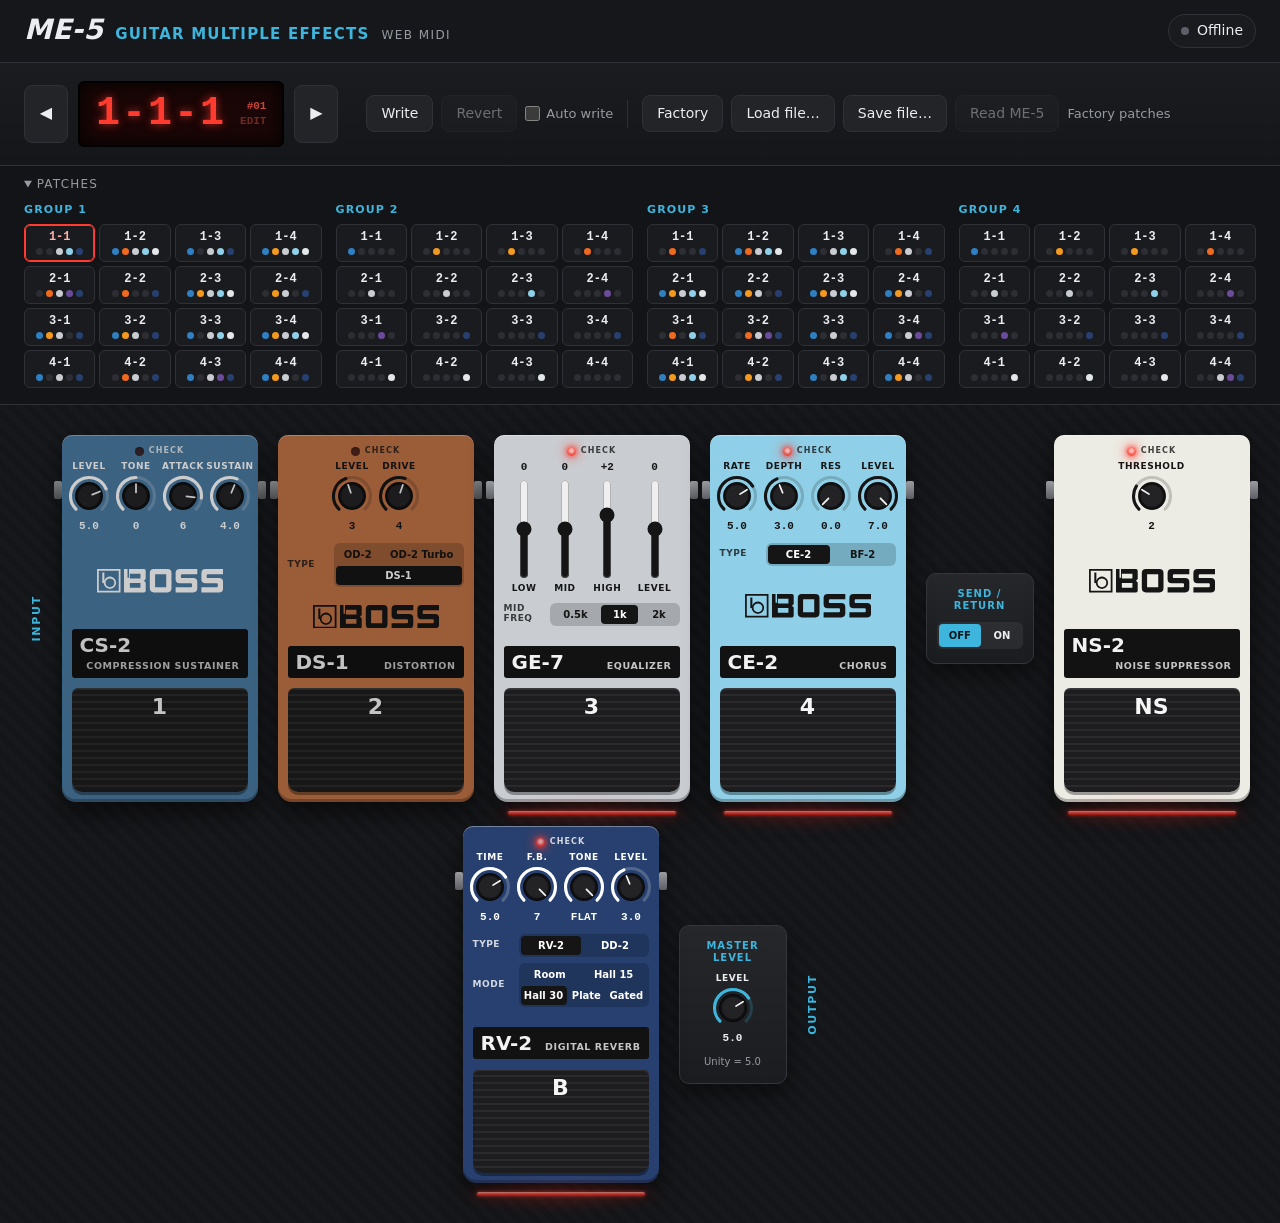
==== webmidi/index.html @ cf4fb0b9 "Add a Web MIDI build of the editor that runs without the backend webmidi/ is a pure-JS port: me5.js " ====
<!DOCTYPE html>
<html lang="en">
<head>
  <meta charset="utf-8">
  <meta name="viewport" content="width=device-width, initial-scale=1">
  <title>ME-5 Editor (Web MIDI)</title>
  <link rel="icon" href="me5.svg" type="image/svg+xml">
  <link rel="icon" href="me5.ico" sizes="any">
  <link rel="stylesheet" href="style.css">
</head>
<body>
  <header class="topbar">
    <div class="brand">
      <span class="brand-model">ME-5</span>
      <span class="brand-sub">Guitar Multiple Effects</span>
      <span class="brand-tag">Web MIDI</span>
    </div>
    <div class="topbar-right">
      <button id="conn-status" class="status" type="button">
        <span class="dot"></span><span id="conn-text">Offline</span>
      </button>
    </div>
  </header>

  <section class="unit">
    <div class="patch-nav">
      <button id="prev" class="nav-btn" type="button" aria-label="Previous patch">&#9664;</button>
      <div class="display" aria-live="polite">
        <span id="patch-label" class="display-digits">-·-·-</span>
        <span class="display-meta">
          <span id="patch-num">#--</span>
          <span id="edited" class="edited">EDIT</span>
        </span>
      </div>
      <button id="next" class="nav-btn" type="button" aria-label="Next patch">&#9654;</button>
    </div>

    <div class="actions">
      <button id="store" class="btn" type="button" title="Write the edited sound into the current patch">Write</button>
      <button id="revert" class="btn" type="button" title="Throw away edits to this patch">Revert</button>
      <label class="toggle" title="Write edits into the current patch automatically, 5 s after the last change">
        <input id="auto-write" type="checkbox"> Auto write
      </label>
      <span class="sep"></span>
      <button id="lib-factory" class="btn" type="button">Factory</button>
      <button id="lib-load" class="btn" type="button">Load file…</button>
      <button id="lib-save" class="btn" type="button">Save file…</button>
      <input id="file-input" type="file" accept=".syx,application/octet-stream" hidden>
      <button id="lib-read" class="btn" type="button" title="Read all 64 patches from the ME-5">Read ME-5</button>
      <button id="lib-repair" class="btn warn" type="button" hidden
        title="Write the factory sound into every patch that held invalid data on the ME-5">Repair</button>
      <span id="source" class="source"></span>
    </div>
  </section>

  <details class="patch-map" open>
    <summary>Patches</summary>
    <div id="patch-map" class="pm-groups"></div>
  </details>

  <main class="board">
    <div id="chain" class="chain"></div>
  </main>

  <dialog id="conn-dialog">
    <form method="dialog">
      <h2>MIDI connection</h2>
      <p class="hint">The browser talks to the MIDI interface directly (Web MIDI) - allow MIDI / SysEx access when it
        asks. Auto-detect sends an identity request on every port and MIDI channel; the ME-5 must be in Play mode.
        Picking ports by hand works for patch changes even when SysEx replies don't come back - set the channel to
        the ME-5's.</p>
      <label class="field">Output (to ME-5)<select id="port-out"></select></label>
      <label class="field">Input (from ME-5)<select id="port-in"></select></label>
      <label class="field">ME-5 MIDI channel<select id="port-channel"></select></label>
      <p id="conn-msg" class="hint"></p>
      <div class="dialog-actions">
        <button id="conn-disconnect" class="btn" type="button">Go offline</button>
        <button id="conn-detect" class="btn" type="button">Auto-detect</button>
        <button id="conn-use" class="btn primary" type="button">Use these ports</button>
        <button class="btn" value="cancel">Close</button>
      </div>
    </form>
  </dialog>

  <dialog id="file-dialog">
    <form method="dialog">
      <h2>Save patches to file</h2>
      <p class="hint">All 64 patches as a .syx dump - the browser downloads it.</p>
      <label class="field">File name<input id="file-name" type="text" autocomplete="off"
          spellcheck="false"></label>
      <div class="dialog-actions">
        <button class="btn" value="cancel">Cancel</button>
        <button id="file-ok" class="btn primary" type="button">Save</button>
      </div>
    </form>
  </dialog>

  <div id="toast" class="toast" role="status"></div>

  <script src="factory.js"></script>
  <script src="me5.js"></script>
  <script src="midi.js"></script>
  <script src="app.js"></script>
</body>
</html>
---- webmidi/style.css ----
/* ME-5 editor - black panel + light-blue legend like the unit itself,
   each effect block dressed as the compact pedal it models. */

:root {
  --bg: #0f1012;
  --panel: #1a1b1e;
  --panel-2: #232428;
  --line: #2f3136;
  --text: #ecedf0;
  --muted: #979aa2;
  --accent: #3db5dc;      /* the blue "GUITAR MULTIPLE EFFECTS" print */
  --led: #ff3b2f;
  --led-hot: #ffb4ab;     /* bright core of a lit LED */
  --led-deep: #c8160d;
  --led-glow: 0 0 4px 1px rgba(255, 59, 47, .9), 0 0 12px 3px rgba(255, 59, 47, .55);
  --ok: #3ecf6b;
  --warn: #f0b429;
  color-scheme: dark;
}

* { box-sizing: border-box; }

body {
  margin: 0;
  min-height: 100vh;
  background: var(--bg);
  color: var(--text);
  font: 14px/1.4 system-ui, "Segoe UI", sans-serif;
}

button { font: inherit; color: inherit; }
[hidden] { display: none !important; }

/* ------------------------------------------------------------ top bar */

.topbar {
  display: flex;
  align-items: center;
  justify-content: space-between;
  gap: 16px;
  padding: 14px 24px;
  background: #16171a;
  border-bottom: 1px solid var(--line);
}

.brand { display: flex; align-items: baseline; gap: 12px; flex-wrap: wrap; }
.brand-model { font: italic 800 28px/1 system-ui, sans-serif; letter-spacing: .01em; }
.brand-sub { color: var(--accent); font-weight: 700; font-size: 15px; letter-spacing: .08em; text-transform: uppercase; }
.brand-tag { color: var(--muted); font-size: 12px; text-transform: uppercase; letter-spacing: .12em; }

.topbar-right { display: flex; align-items: center; gap: 18px; min-width: 0; }
.doc-links { display: flex; gap: 14px; }
.doc-links a { color: var(--muted); font-size: 13px; letter-spacing: .06em; text-decoration: none; }
.doc-links a:hover, .doc-links a:focus-visible { color: var(--accent); }

.status {
  display: inline-flex;
  align-items: center;
  gap: 8px;
  max-width: 50vw;
  padding: 6px 12px;
  border: 1px solid var(--line);
  border-radius: 999px;
  background: var(--panel);
  cursor: pointer;
  white-space: nowrap;
  overflow: hidden;
  text-overflow: ellipsis;
}
.status .dot { flex: none; width: 8px; height: 8px; border-radius: 50%; background: #5d6068; }
.status.online .dot { background: var(--ok); box-shadow: 0 0 8px var(--ok); }

/* ------------------------------------------------------------ patch display + actions */

.unit {
  display: flex;
  flex-wrap: wrap;
  align-items: center;
  gap: 16px 28px;
  padding: 18px 24px;
  background: linear-gradient(#1b1c1f, #151619);
  border-bottom: 1px solid var(--line);
}

.patch-nav { display: flex; align-items: center; gap: 10px; }

.nav-btn {
  width: 44px;
  height: 58px;
  border: 1px solid var(--line);
  border-radius: 8px;
  background: var(--panel-2);
  cursor: pointer;
  font-size: 16px;
}
.nav-btn:hover { border-color: #4a4d55; }

.display {
  display: flex;
  align-items: center;
  justify-content: space-between;
  gap: 14px;
  min-width: 200px;
  height: 66px;
  padding: 0 16px;
  background: #1a0606;
  border: 2px solid #000;
  border-radius: 6px;
  box-shadow: inset 0 0 18px rgba(0, 0, 0, .9);
}
.display-digits {
  font: 700 40px/1 Consolas, "Courier New", monospace;
  letter-spacing: .05em;
  color: var(--led);
  text-shadow: 0 0 8px rgba(255, 59, 47, .7);
}
.display-meta {
  display: flex;
  flex-direction: column;
  align-items: flex-end;
  font: 700 11px/1.35 Consolas, monospace;
  color: #6e2a24;
}
.display-meta #patch-num { color: #c8463b; }
.edited.on { color: var(--led); text-shadow: 0 0 6px rgba(255, 59, 47, .7); }

.actions { display: flex; flex-wrap: wrap; align-items: center; gap: 8px; }
.sep { width: 1px; height: 28px; margin: 0 6px; background: var(--line); }
.source { color: var(--muted); font-size: 13px; }

.btn {
  padding: 8px 14px;
  border: 1px solid var(--line);
  border-radius: 8px;
  background: var(--panel-2);
  cursor: pointer;
}
.btn:hover:not(:disabled) { border-color: #4a4d55; }
.btn.primary { background: var(--accent); border-color: var(--accent); color: #07161c; font-weight: 700; }
.btn:disabled { opacity: .4; cursor: not-allowed; }
.btn.warn { border-color: var(--warn); color: var(--warn); }

/* Auto write countdown: a bar fills the bottom of the Write button; the write happens when it is full. */
#store { position: relative; overflow: hidden; }
#store.pending::after {
  content: '';
  position: absolute;
  left: 0;
  bottom: 0;
  width: 100%;
  height: 3px;
  background: var(--led);
  transform-origin: left;
  animation: auto-write 5s linear forwards;
}
@keyframes auto-write { from { transform: scaleX(0); } to { transform: scaleX(1); } }

.toggle { display: inline-flex; align-items: center; gap: 6px; color: var(--muted); font-size: 13px; cursor: pointer; user-select: none; }
.toggle input { width: 15px; height: 15px; margin: 0; accent-color: var(--accent); cursor: pointer; }
.toggle:has(input:checked) { color: var(--text); }
.btn:focus-visible, .nav-btn:focus-visible, .status:focus-visible { outline: 2px solid var(--accent); outline-offset: 2px; }

/* ------------------------------------------------------------ patch map */

.patch-map { padding: 0 24px; border-bottom: 1px solid var(--line); background: #131417; }
.patch-map summary {
  padding: 10px 0;
  color: var(--muted);
  cursor: pointer;
  font-size: 12px;
  text-transform: uppercase;
  letter-spacing: .1em;
}
.pm-groups {
  display: grid;
  grid-template-columns: repeat(auto-fit, minmax(220px, 1fr));
  gap: 14px;
  padding-bottom: 16px;
}
.pm-group h3 {
  margin: 0 0 6px;
  color: var(--accent);
  font-size: 11px;
  text-transform: uppercase;
  letter-spacing: .1em;
}
.pm-grid { display: grid; grid-template-columns: repeat(4, 1fr); gap: 4px; }
.pm-cell {
  display: flex;
  flex-direction: column;
  align-items: center;
  gap: 5px;
  padding: 6px 2px;
  border: 1px solid var(--line);
  border-radius: 6px;
  background: var(--panel);
  cursor: pointer;
  font: 600 12px/1 Consolas, monospace;
}
.pm-cell:hover { border-color: #4a4d55; }
.pm-cell.current { border-color: var(--led); box-shadow: inset 0 0 0 1px var(--led); color: #ffb0a9; }
/* Held garbage on the ME-5 - showing the factory sound until written back. */
.pm-cell.invalid { border-style: dashed; border-color: var(--warn); }
.pm-cell.invalid > span:first-child { color: var(--warn); }
.pm-cell.invalid.current { border-color: var(--led); }
.pm-dots { display: flex; gap: 3px; }
.pm-dot { width: 7px; height: 7px; border-radius: 50%; background: #2c2e33; }

/* ------------------------------------------------------------ pedalboard */

.board {
  padding: 30px 16px 40px;
  background: repeating-linear-gradient(45deg, #17181b 0 6px, #141518 6px 12px);
}

.chain {
  display: flex;
  flex-wrap: wrap;
  justify-content: center;
  align-items: stretch;
  gap: 24px 20px;
}

.jack-label {
  align-self: center;
  color: var(--accent);
  font: 700 11px/1 system-ui;
  letter-spacing: .16em;
  writing-mode: vertical-rl;
  transform: rotate(180deg);
}

.fatal { max-width: 560px; margin: 40px auto; color: var(--muted); text-align: center; }

.pedal {
  --body: #ccc;
  --ink: #111;
  position: relative;
  display: flex;
  flex-direction: column;
  gap: 10px;
  width: 196px;
  padding: 12px 10px 10px;
  background: var(--body);
  color: var(--ink);
  border-radius: 10px 10px 14px 14px;
  box-shadow:
    inset 0 1px 0 rgba(255, 255, 255, .35),
    inset 0 -3px 0 rgba(0, 0, 0, .25),
    0 12px 24px rgba(0, 0, 0, .55);
  transition: filter .15s;
}
/* input/output jacks on the sides */
.pedal::before, .pedal::after {
  content: "";
  position: absolute;
  top: 46px;
  width: 8px;
  height: 18px;
  background: linear-gradient(#9a9ca1, #5c5e63);
  border-radius: 2px;
}
.pedal::before { left: -8px; }
.pedal::after { right: -8px; }
.pedal.off { filter: saturate(.6) brightness(.8); }

.pedal-top { display: flex; flex-direction: column; align-items: center; gap: 6px; }

.check {
  display: flex;
  align-items: center;
  gap: 5px;
  font: 700 8px/1 system-ui;
  letter-spacing: .14em;
  opacity: .8;
}
.led {
  width: 9px;
  height: 9px;
  border-radius: 50%;
  background: #4a0d0a;
  box-shadow: inset 0 1px 2px rgba(0, 0, 0, .6);
}
.led.on {
  background: radial-gradient(circle at 50% 40%, var(--led-hot) 0 18%, var(--led) 55%, var(--led-deep));
  box-shadow: var(--led-glow);
}

/* knobs */
.knobs { display: flex; justify-content: center; gap: 4px; width: 100%; }
.knob-wrap { display: flex; flex-direction: column; align-items: center; gap: 3px; width: 43px; }
.knob-label { font: 700 9px/1 system-ui; letter-spacing: .06em; text-transform: uppercase; white-space: nowrap; }
.knob {
  width: 44px;
  height: 44px;
  border-radius: 50%;
  cursor: ns-resize;
  touch-action: none;
  outline: none;
}
.knob:focus-visible { box-shadow: 0 0 0 2px var(--ink); }
.knob svg { display: block; width: 100%; height: 100%; }
.knob-track { fill: none; stroke: color-mix(in srgb, var(--ink) 20%, transparent); stroke-width: 7; stroke-linecap: round; }
.knob-fill { fill: none; stroke: var(--ink); stroke-width: 7; stroke-linecap: round; }
.knob-cap { fill: #111113; stroke: #000; stroke-width: 1.5; }
.knob-cap-top { fill: #232326; }
.knob-pointer { stroke: #f4f4f4; stroke-width: 4; stroke-linecap: round; }
.knob.dragging .knob-cap-top { fill: #2f2f33; }
.knob-value { min-height: 12px; font: 600 11px/1 Consolas, monospace; white-space: nowrap; }

/* EQ faders */
.faders { display: flex; justify-content: space-around; width: 100%; }
.fader-wrap { display: flex; flex-direction: column; align-items: center; gap: 5px; }
.fader-wrap input {
  width: 24px;
  height: 100px;
  margin: 0;
  writing-mode: vertical-lr;
  direction: rtl;
  accent-color: #151515;
  cursor: pointer;
}

/* mode switches */
.switches { display: flex; flex-direction: column; gap: 6px; }
.switch-row { display: flex; align-items: center; gap: 6px; }
.switch-caption {
  flex: none;
  width: 40px;
  font: 700 9px/1.1 system-ui;
  letter-spacing: .06em;
  text-transform: uppercase;
  opacity: .8;
}
.seg {
  display: flex;
  flex: 1;
  flex-wrap: wrap;
  gap: 2px;
  padding: 2px;
  background: rgba(0, 0, 0, .18);
  border-radius: 6px;
}
.seg button {
  flex: 1 0 auto;
  padding: 4px 3px;
  border: 0;
  border-radius: 4px;
  background: transparent;
  color: var(--ink);
  font: 700 10px/1.1 system-ui;
  white-space: nowrap;
  cursor: pointer;
}
.seg button:hover { background: rgba(0, 0, 0, .12); }
.seg button[aria-pressed="true"] { background: #151515; color: #fff; }
.seg button:focus-visible { outline: 2px solid var(--ink); outline-offset: 1px; }

/* name plate + footswitch */
.brand-space {
  display: flex;
  flex: 1;
  align-items: center;
  justify-content: center;
  min-height: 0;
  overflow: hidden;
  container-type: size;
}
.brand-logo {
  display: block;
  /* logo is 5.4:1 - shrink to ~75% of the free height before giving up */
  width: min(72%, 150px, 400cqh);
  color: var(--ink);
}
@container (max-height: 22px) {
  .brand-logo { display: none; }
}

.plate {
  display: flex;
  flex-wrap: wrap;
  align-items: baseline;
  justify-content: space-between;
  gap: 6px;
  padding: 6px 8px;
  background: #121212;
  color: #f2f2f2;
  border-radius: 3px;
}
.plate-model { font: 800 20px/1 system-ui; white-space: nowrap; }
.plate-name { margin-left: auto; font: 600 9.5px/1.15 system-ui; letter-spacing: .06em; text-align: right; text-transform: uppercase; opacity: .8; }

.footswitch {
  position: relative;
  height: 104px;
  border: 0;
  border-radius: 6px 6px 10px 10px;
  background: repeating-linear-gradient(0deg, #1d1d1f 0 5px, #2a2a2d 5px 7px);
  box-shadow: inset 0 2px 0 rgba(255, 255, 255, .08), 0 3px 0 rgba(0, 0, 0, .35);
  cursor: pointer;
  transition: transform .06s;
}
.footswitch:active { transform: translateY(2px); box-shadow: none; }
.footswitch:focus-visible { outline: 2px solid var(--ink); outline-offset: 2px; }
.slot {
  position: absolute;
  top: 8px;
  left: 50%;
  transform: translateX(-50%);
  color: #f5f5f5;
  font: 800 22px/1 system-ui;
}

/* red bar under an active pedal - easier to spot than the CHECK LED */
.on-bar {
  position: absolute;
  left: 14px;
  right: 14px;
  bottom: -13px;
  height: 4px;
  border-radius: 2px;
  /* same lit look as the CHECK LED: hot core, red body */
  background: linear-gradient(var(--led-hot), var(--led) 55%, var(--led-deep));
  box-shadow: 0 0 3px 1px rgba(255, 59, 47, .5), 0 0 14px 3px rgba(255, 59, 47, .18);
  opacity: 0;
  transition: opacity .15s;
}
/* light spilling onto the board around the bar */
.on-bar::before {
  content: "";
  position: absolute;
  inset: -18px -28px;
  background: radial-gradient(ellipse at center, rgba(255, 59, 47, .2), rgba(255, 59, 47, 0) 70%);
  filter: blur(4px);
  pointer-events: none;
}
.pedal:not(.off) .on-bar { opacity: .7; }

/* ME-5 panel modules in the chain (send/return, master) */
.module {
  display: flex;
  flex-direction: column;
  align-items: center;
  justify-content: center;
  gap: 10px;
  width: 108px;
  padding: 14px 10px;
  align-self: center;
  background: linear-gradient(#26272b, #1b1c1f);
  color: var(--text);
  border: 1px solid #34363c;
  border-radius: 10px;
  box-shadow: 0 10px 20px rgba(0, 0, 0, .45);
  --ink: var(--accent);
}
.module-title {
  color: var(--accent);
  font: 700 10px/1.2 system-ui;
  letter-spacing: .1em;
  text-align: center;
  text-transform: uppercase;
}
.module .seg { flex: none; width: 100%; background: rgba(255, 255, 255, .06); }
.module .seg button { color: var(--text); padding: 6px 3px; }
.module .seg button[aria-pressed="true"] { background: var(--accent); color: #07161c; }
.module-note { color: var(--muted); font-size: 10px; }

/* ------------------------------------------------------------ dialogs + toast */

dialog {
  width: min(460px, calc(100vw - 32px));
  padding: 20px;
  background: var(--panel);
  color: var(--text);
  border: 1px solid var(--line);
  border-radius: 12px;
}
dialog::backdrop { background: rgba(0, 0, 0, .6); }
dialog h2 { margin: 0 0 12px; font-size: 16px; }

.field { display: flex; flex-direction: column; gap: 4px; margin-bottom: 12px; color: var(--muted); font-size: 13px; }
select, input[type="text"] {
  padding: 8px;
  background: var(--panel-2);
  color: var(--text);
  border: 1px solid var(--line);
  border-radius: 6px;
  font: inherit;
}
.hint { color: var(--muted); font-size: 12px; }
.dialog-actions { display: flex; flex-wrap: wrap; justify-content: flex-end; gap: 8px; margin-top: 12px; }

.file-list {
  max-height: 240px;
  margin: 0 0 12px;
  padding: 0;
  overflow: auto;
  list-style: none;
  border: 1px solid var(--line);
  border-radius: 8px;
}
.file-list li.hint { padding: 10px; }
.file-list button {
  display: flex;
  justify-content: space-between;
  gap: 12px;
  width: 100%;
  padding: 8px 10px;
  border: 0;
  background: transparent;
  text-align: left;
  cursor: pointer;
}
.file-list button:hover { background: var(--panel-2); }

.toast {
  position: fixed;
  left: 50%;
  bottom: 20px;
  max-width: calc(100vw - 32px);
  padding: 10px 16px;
  background: #2a2c31;
  border: 1px solid #3a3d44;
  border-radius: 8px;
  opacity: 0;
  pointer-events: none;
  transform: translateX(-50%);
  transition: opacity .2s;
}
.toast.show { opacity: 1; }
.toast.error { background: #3a1d1d; border-color: #a33; }

@media (max-width: 640px) {
  .topbar, .unit { padding: 12px 16px; }
  .patch-map { padding: 0 16px; }
  .brand-sub, .brand-tag, .sep { display: none; }
  .jack-label { display: none; }
}
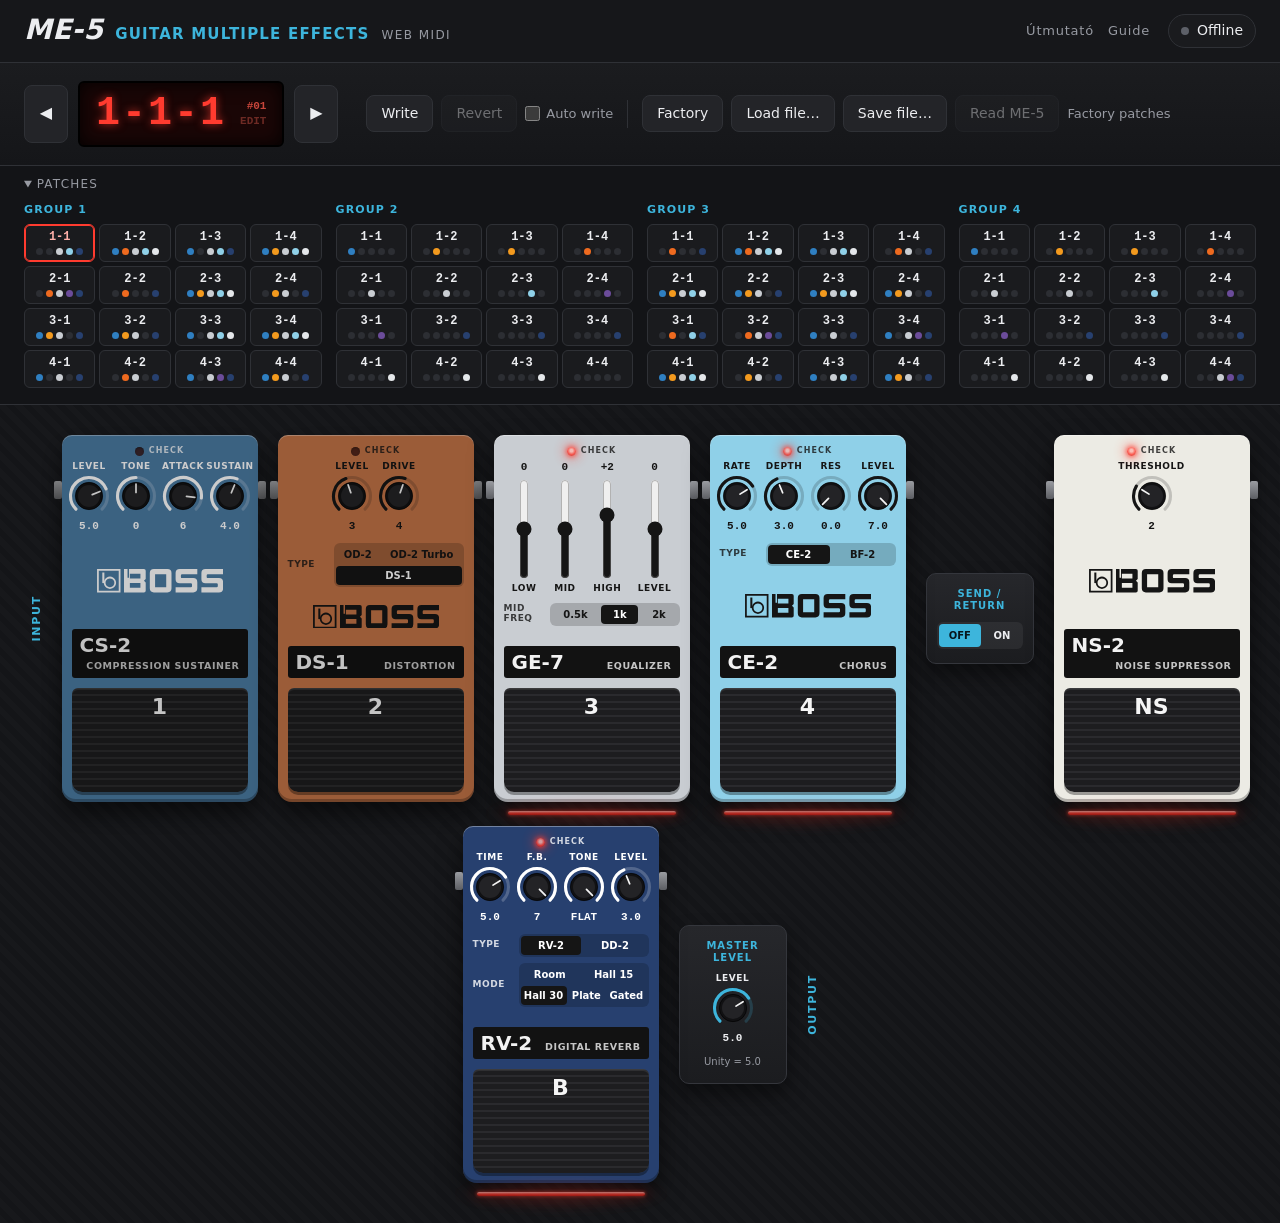
==== commit 7d3f65b7: "Add English and Hungarian user guides for the Web MIDI editor webmidi/utmutato.html and webmidi/guid" ====
--- a/webmidi/index.html
+++ b/webmidi/index.html
@@ -16,6 +16,10 @@
       <span class="brand-tag">Web MIDI</span>
     </div>
     <div class="topbar-right">
+      <nav class="doc-links">
+        <a href="utmutato.html">Útmutató</a>
+        <a href="guide.html">Guide</a>
+      </nav>
       <button id="conn-status" class="status" type="button">
         <span class="dot"></span><span id="conn-text">Offline</span>
       </button>
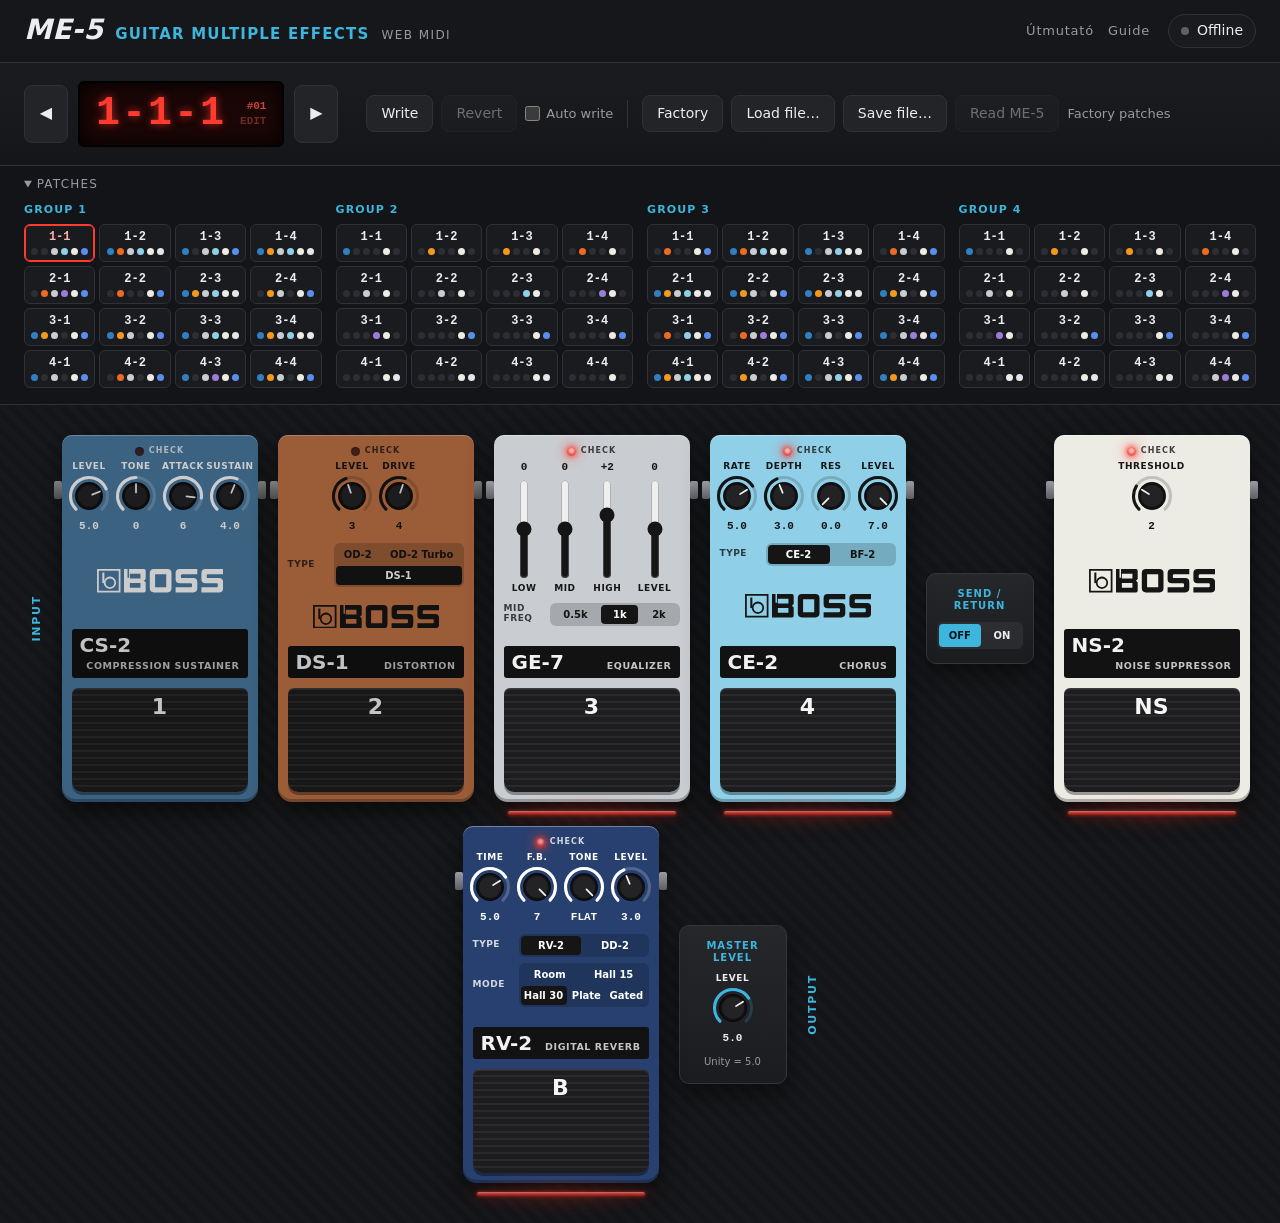
==== commit 482c99e1: "Add cookie-free GoatCounter visitor statistics to the Web MIDI editor Co-Authored-By: Claude <norepl" ====
--- a/webmidi/index.html
+++ b/webmidi/index.html
@@ -7,6 +7,8 @@
   <link rel="icon" href="me5.svg" type="image/svg+xml">
   <link rel="icon" href="me5.ico" sizes="any">
   <link rel="stylesheet" href="style.css">
+  <!-- Cookie-free visitor count (GoatCounter). Only the page path, referrer and screen size are sent. -->
+  <script data-goatcounter="https://me5-midi.goatcounter.com/count" async src="https://gc.zgo.at/count.js"></script>
 </head>
 <body>
   <header class="topbar">
@@ -53,6 +55,8 @@
       <button id="lib-read" class="btn" type="button" title="Read all 64 patches from the ME-5">Read ME-5</button>
       <button id="lib-repair" class="btn warn" type="button" hidden
         title="Write the factory sound into every patch that held invalid data on the ME-5">Repair</button>
+      <button id="lib-reset" class="btn danger-outline" type="button" hidden
+        title="Write all 64 factory patches into the ME-5">Factory reset ME-5</button>
       <span id="source" class="source"></span>
     </div>
   </section>
@@ -104,6 +108,7 @@
   <script src="factory.js"></script>
   <script src="me5.js"></script>
   <script src="midi.js"></script>
+  <script src="ask.js"></script>
   <script src="app.js"></script>
 </body>
 </html>
--- a/webmidi/style.css
+++ b/webmidi/style.css
@@ -536,3 +536,57 @@
   .brand-sub, .brand-tag, .sep { display: none; }
   .jack-label { display: none; }
 }
+
+/* ------------------------------------------------------------ confirm / alert boxes (ask.js) */
+
+.btn.danger { background: var(--led-deep); border-color: var(--led); color: #fff; font-weight: 700; }
+.btn.danger:hover:not(:disabled) { background: var(--led); border-color: var(--led); }
+
+dialog.ask {
+  width: min(400px, calc(100vw - 32px));
+  padding: 28px 24px 22px;
+  text-align: center;
+  animation: ask-in .22s cubic-bezier(.2, 1.4, .4, 1);
+}
+dialog.ask::backdrop { background: rgba(0, 0, 0, .6); backdrop-filter: blur(2px); animation: ask-fade .2s; }
+dialog.ask.ask-out { animation: ask-out .15s forwards; }
+dialog.ask.ask-out::backdrop { animation: ask-fade .15s reverse forwards; }
+@keyframes ask-in { from { opacity: 0; transform: scale(.85); } to { opacity: 1; transform: none; } }
+@keyframes ask-out { to { opacity: 0; transform: scale(.94); } }
+@keyframes ask-fade { from { opacity: 0; } }
+
+.ask-icon { --c: var(--warn); width: 72px; height: 72px; margin: 0 auto 14px; color: var(--c); }
+.ask-danger .ask-icon, .ask-error .ask-icon { --c: var(--led); }
+.ask-question .ask-icon { --c: var(--accent); }
+.ask-success .ask-icon { --c: var(--ok); }
+.ask-icon svg { width: 100%; height: 100%; overflow: visible; }
+.ask-ring { fill: color-mix(in srgb, var(--c) 12%, transparent); stroke: currentColor; stroke-width: 3; }
+.ask-stroke {
+  fill: none;
+  stroke: currentColor;
+  stroke-width: 4.5;
+  stroke-linecap: round;
+  stroke-linejoin: round;
+  stroke-dasharray: 60;
+  stroke-dashoffset: 60;
+  animation: ask-draw .4s .12s ease-out forwards;
+}
+.ask-dot { fill: currentColor; opacity: 0; animation: ask-show .2s .4s forwards; }
+@keyframes ask-show { to { opacity: 1; } }
+@keyframes ask-draw { to { stroke-dashoffset: 0; } }
+.ask-danger .ask-icon, .ask-warning .ask-icon { animation: ask-pulse .5s .1s; }
+@keyframes ask-pulse { 40% { transform: scale(1.08); } }
+.ask-busy .ask-icon { --c: var(--accent); }
+.ask-busy .ask-ring { fill: none; stroke-dasharray: 110 66; stroke-linecap: round; transform-origin: 32px 32px; animation: ask-spin 1s linear infinite; }
+@keyframes ask-spin { to { transform: rotate(360deg); } }
+
+.ask-title { margin: 0 0 8px; font-size: 19px; }
+.ask-text { margin: 0 0 8px; color: var(--muted); line-height: 1.5; }
+.ask-actions { display: flex; justify-content: center; gap: 10px; margin-top: 18px; }
+.ask-actions .btn { min-width: 110px; padding: 10px 18px; }
+
+.ask-bar { height: 6px; margin: 16px 0 8px; overflow: hidden; background: var(--panel-2); border-radius: 3px; }
+.ask-bar span { display: block; width: 0; height: 100%; background: var(--accent); transition: width .15s; }
+.ask-status { margin: 0; color: var(--muted); font: 12px/1.4 ui-monospace, monospace; min-height: 1.4em; }
+.btn.danger-outline { border-color: color-mix(in srgb, var(--led) 60%, transparent); color: var(--led-hot); }
+.btn.danger-outline:hover:not(:disabled) { border-color: var(--led); background: color-mix(in srgb, var(--led) 14%, var(--panel-2)); }
